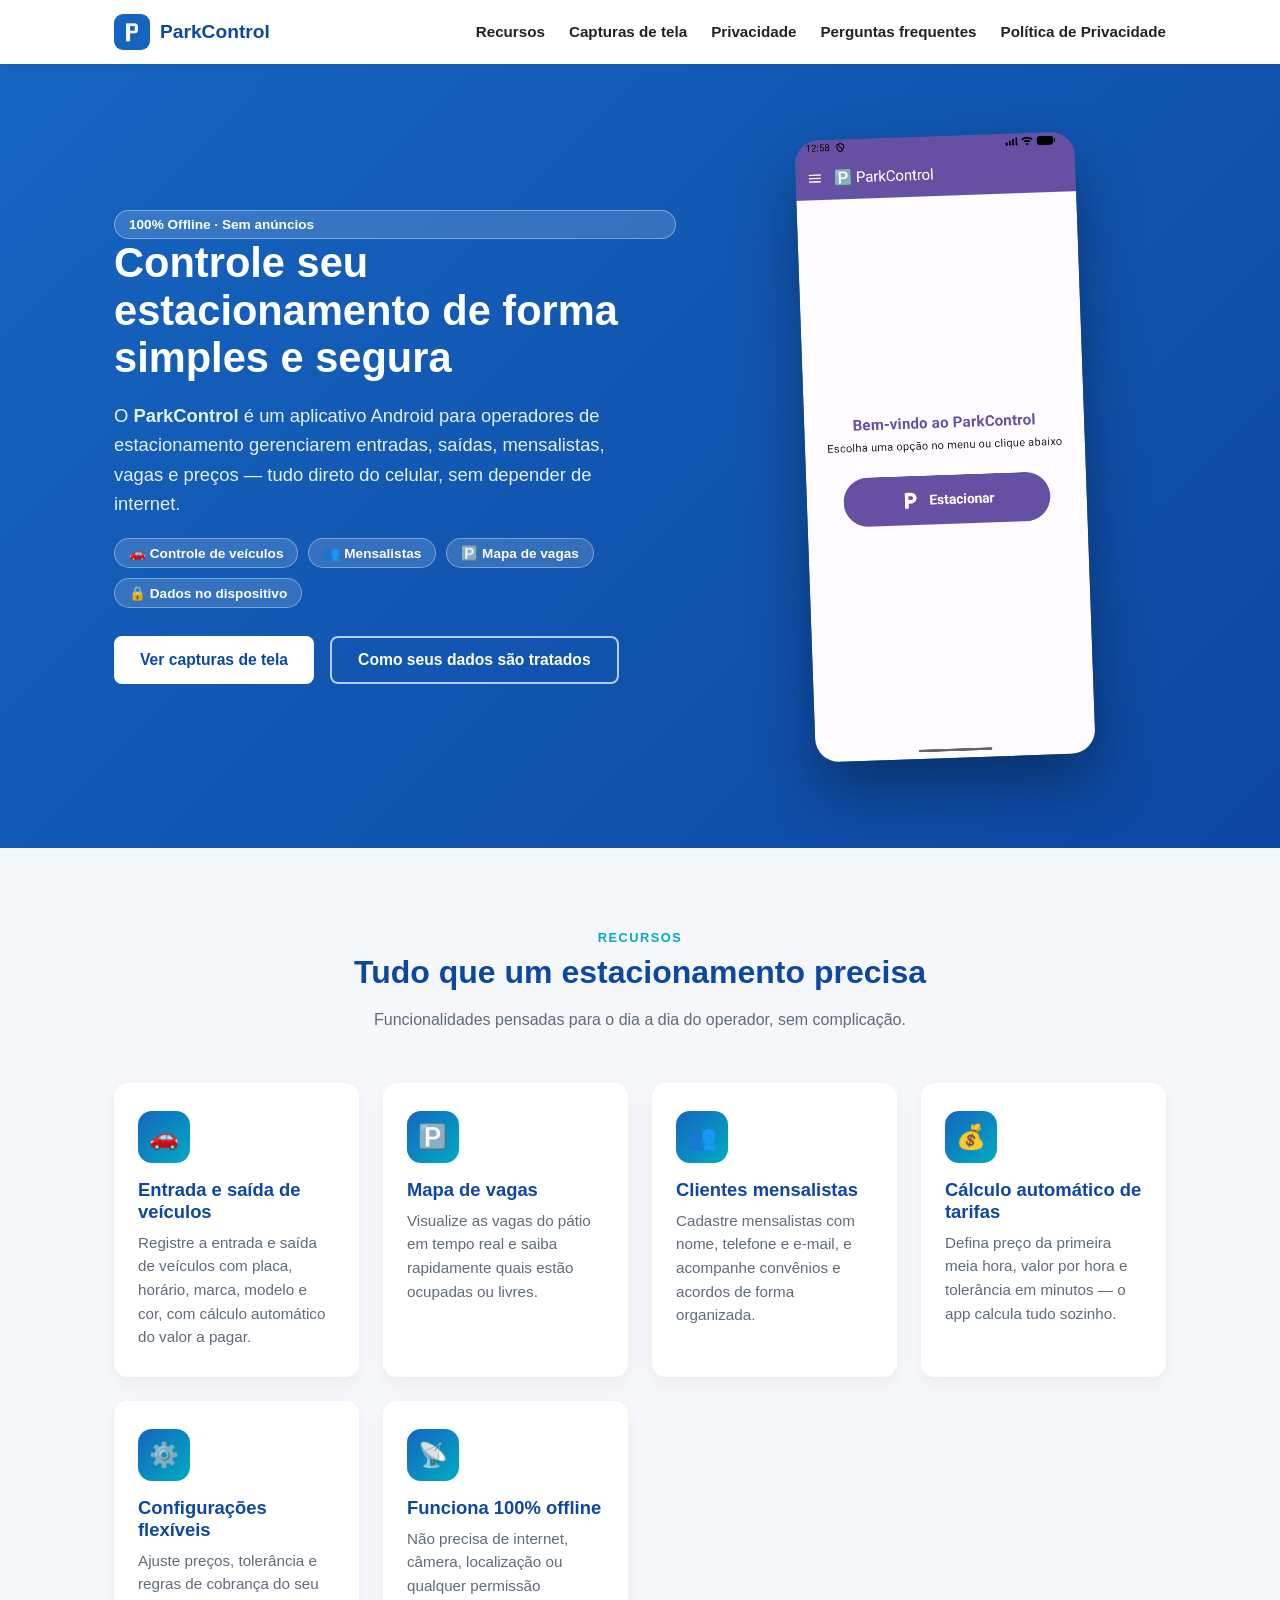
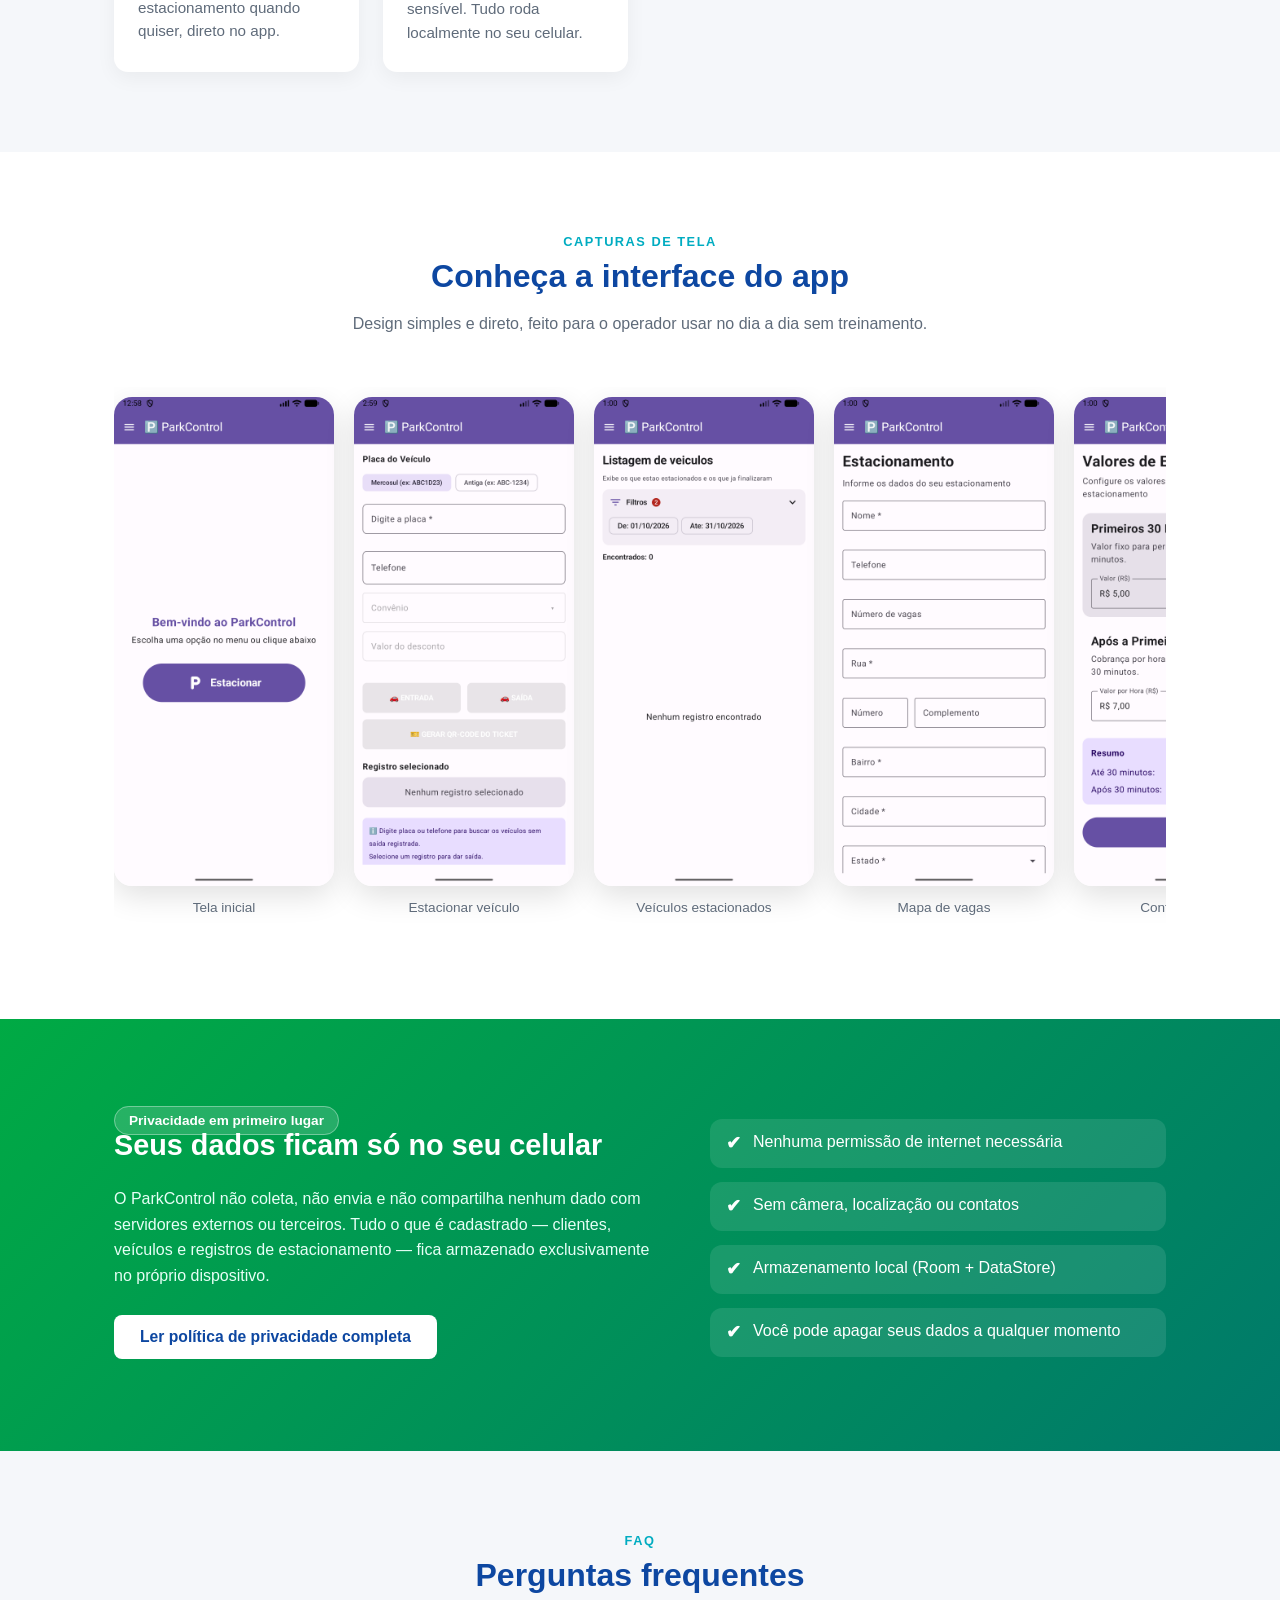
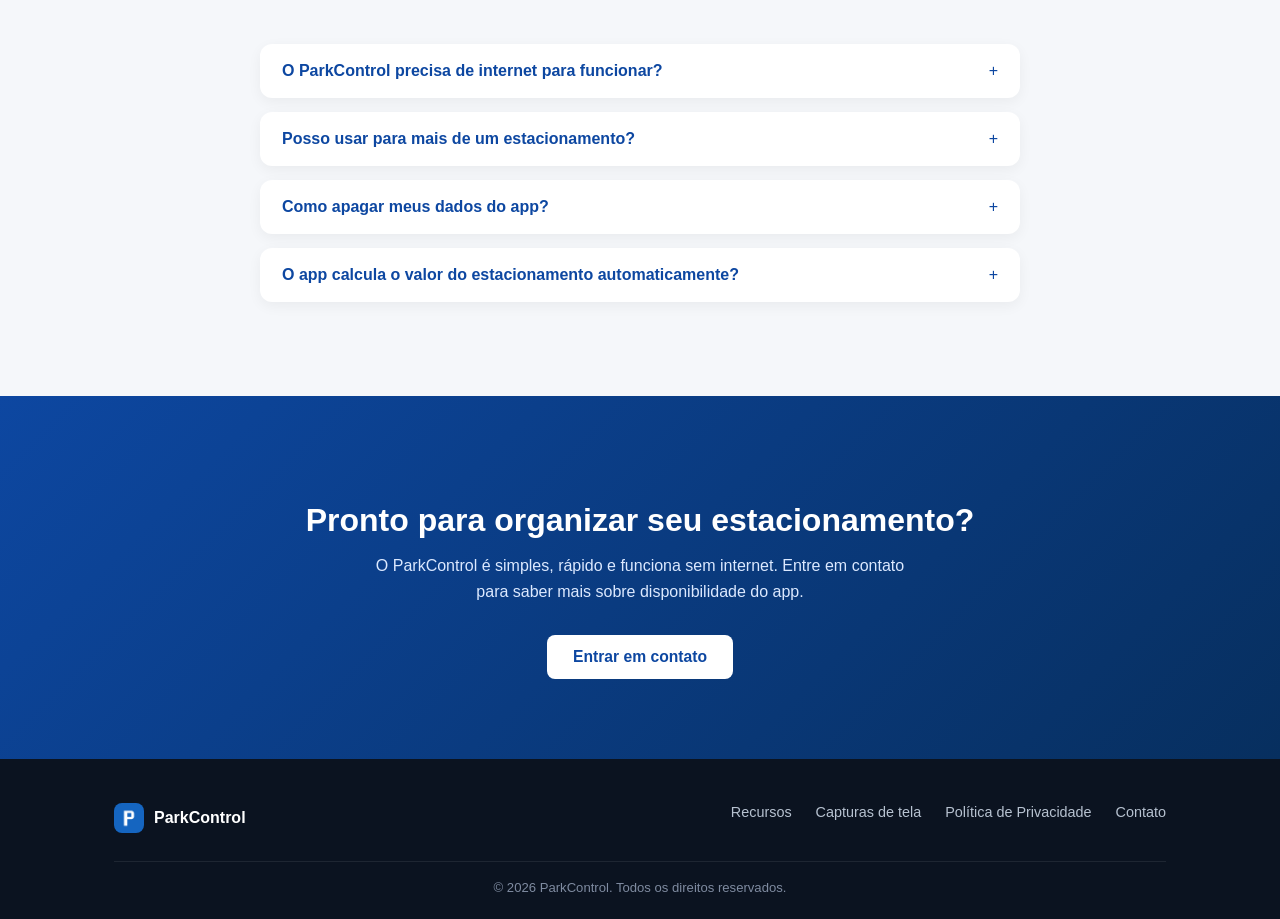
==== index.html @ 2d6dfeb0 "Initial commit: site institucional do ParkControl" ====
<!DOCTYPE html>
<html lang="pt-BR">
<head>
<meta charset="UTF-8">
<meta name="viewport" content="width=device-width, initial-scale=1.0">
<title>ParkControl — Gestão de Estacionamento Offline</title>
<meta name="description" content="ParkControl é um app Android para gestão de estacionamentos: controle de entradas e saídas, mensalistas, vagas e preços — tudo 100% offline, sem internet.">
<link rel="icon" href="assets/img/icon.png" type="image/png">
<link rel="stylesheet" href="style.css">
</head>
<body>

<header class="site-header">
  <nav class="nav">
    <a href="#top" class="brand">
      <img src="assets/img/icon.png" alt="Logo ParkControl">
      ParkControl
    </a>
    <ul class="nav-links" id="navLinks">
      <li><a href="#recursos">Recursos</a></li>
      <li><a href="#capturas">Capturas de tela</a></li>
      <li><a href="#privacidade">Privacidade</a></li>
      <li><a href="#faq">Perguntas frequentes</a></li>
      <li><a href="privacy-policy.html">Política de Privacidade</a></li>
    </ul>
    <button class="menu-toggle" id="menuToggle" aria-label="Abrir menu">&#9776;</button>
  </nav>
</header>

<main id="top">

  <section class="hero">
    <div class="container">
      <div class="hero-text">
        <div class="badge">100% Offline &middot; Sem anúncios</div>
        <h1>Controle seu estacionamento de forma simples e segura</h1>
        <p>
          O <strong>ParkControl</strong> é um aplicativo Android para operadores de
          estacionamento gerenciarem entradas, saídas, mensalistas, vagas e preços —
          tudo direto do celular, sem depender de internet.
        </p>
        <div class="hero-badges">
          <span class="badge">🚗 Controle de veículos</span>
          <span class="badge">👥 Mensalistas</span>
          <span class="badge">🅿️ Mapa de vagas</span>
          <span class="badge">🔒 Dados no dispositivo</span>
        </div>
        <div class="cta-group">
          <a href="#capturas" class="btn btn-primary">Ver capturas de tela</a>
          <a href="#privacidade" class="btn btn-outline">Como seus dados são tratados</a>
        </div>
      </div>
      <div class="hero-image">
        <img src="assets/img/screenshot_01_home.png" alt="Tela inicial do app ParkControl">
      </div>
    </div>
  </section>

  <section id="recursos">
    <div class="container">
      <div class="section-title">
        <span class="eyebrow">Recursos</span>
        <h2>Tudo que um estacionamento precisa</h2>
        <p>Funcionalidades pensadas para o dia a dia do operador, sem complicação.</p>
      </div>
      <div class="features-grid">
        <div class="feature-card">
          <div class="feature-icon">🚗</div>
          <h3>Entrada e saída de veículos</h3>
          <p>Registre a entrada e saída de veículos com placa, horário, marca, modelo e cor, com cálculo automático do valor a pagar.</p>
        </div>
        <div class="feature-card">
          <div class="feature-icon">🅿️</div>
          <h3>Mapa de vagas</h3>
          <p>Visualize as vagas do pátio em tempo real e saiba rapidamente quais estão ocupadas ou livres.</p>
        </div>
        <div class="feature-card">
          <div class="feature-icon">👥</div>
          <h3>Clientes mensalistas</h3>
          <p>Cadastre mensalistas com nome, telefone e e-mail, e acompanhe convênios e acordos de forma organizada.</p>
        </div>
        <div class="feature-card">
          <div class="feature-icon">💰</div>
          <h3>Cálculo automático de tarifas</h3>
          <p>Defina preço da primeira meia hora, valor por hora e tolerância em minutos — o app calcula tudo sozinho.</p>
        </div>
        <div class="feature-card">
          <div class="feature-icon">⚙️</div>
          <h3>Configurações flexíveis</h3>
          <p>Ajuste preços, tolerância e regras de cobrança do seu estacionamento quando quiser, direto no app.</p>
        </div>
        <div class="feature-card">
          <div class="feature-icon">📡</div>
          <h3>Funciona 100% offline</h3>
          <p>Não precisa de internet, câmera, localização ou qualquer permissão sensível. Tudo roda localmente no seu celular.</p>
        </div>
      </div>
    </div>
  </section>

  <section id="capturas" class="screenshots-section">
    <div class="container">
      <div class="section-title">
        <span class="eyebrow">Capturas de tela</span>
        <h2>Conheça a interface do app</h2>
        <p>Design simples e direto, feito para o operador usar no dia a dia sem treinamento.</p>
      </div>
      <div class="screenshot-carousel">
        <div class="screenshot-item">
          <img src="assets/img/screenshot_01_home.png" alt="Tela inicial">
          <span>Tela inicial</span>
        </div>
        <div class="screenshot-item">
          <img src="assets/img/screenshot_estacionar.png" alt="Tela de estacionar veículo">
          <span>Estacionar veículo</span>
        </div>
        <div class="screenshot-item">
          <img src="assets/img/screenshot_04_parked_vehicles.png" alt="Veículos estacionados">
          <span>Veículos estacionados</span>
        </div>
        <div class="screenshot-item">
          <img src="assets/img/screenshot_06_parkinglot.png" alt="Mapa de vagas">
          <span>Mapa de vagas</span>
        </div>
        <div class="screenshot-item">
          <img src="assets/img/screenshot_05_settings.png" alt="Tela de configurações">
          <span>Configurações</span>
        </div>
        <div class="screenshot-item">
          <img src="assets/img/screenshot_03_drawer.png" alt="Menu lateral">
          <span>Menu de navegação</span>
        </div>
      </div>
    </div>
  </section>

  <section id="privacidade" class="privacy-section">
    <div class="container">
      <div class="privacy-text">
        <span class="badge">Privacidade em primeiro lugar</span>
        <h2>Seus dados ficam só no seu celular</h2>
        <p>
          O ParkControl não coleta, não envia e não compartilha nenhum dado com servidores
          externos ou terceiros. Tudo o que é cadastrado — clientes, veículos e registros de
          estacionamento — fica armazenado exclusivamente no próprio dispositivo.
        </p>
        <a href="privacy-policy.html" class="btn btn-primary" style="margin-top: 10px;">Ler política de privacidade completa</a>
      </div>
      <ul class="privacy-list">
        <li><span class="check">✔</span> Nenhuma permissão de internet necessária</li>
        <li><span class="check">✔</span> Sem câmera, localização ou contatos</li>
        <li><span class="check">✔</span> Armazenamento local (Room + DataStore)</li>
        <li><span class="check">✔</span> Você pode apagar seus dados a qualquer momento</li>
      </ul>
    </div>
  </section>

  <section id="faq">
    <div class="container">
      <div class="section-title">
        <span class="eyebrow">FAQ</span>
        <h2>Perguntas frequentes</h2>
      </div>
      <div class="faq-list">
        <div class="faq-item">
          <button class="faq-question">O ParkControl precisa de internet para funcionar? <span class="icon">+</span></button>
          <div class="faq-answer"><p>Não. O app funciona totalmente offline, usando armazenamento local no próprio dispositivo Android.</p></div>
        </div>
        <div class="faq-item">
          <button class="faq-question">Posso usar para mais de um estacionamento? <span class="icon">+</span></button>
          <div class="faq-answer"><p>O app foi desenhado para uso local por um operador/estabelecimento, controlando vagas, veículos, mensalistas e tarifas desse local.</p></div>
        </div>
        <div class="faq-item">
          <button class="faq-question">Como apagar meus dados do app? <span class="icon">+</span></button>
          <div class="faq-answer"><p>Você pode excluir registros diretamente nas telas do app, limpar os dados do app nas configurações do Android, ou simplesmente desinstalá-lo.</p></div>
        </div>
        <div class="faq-item">
          <button class="faq-question">O app calcula o valor do estacionamento automaticamente? <span class="icon">+</span></button>
          <div class="faq-answer"><p>Sim. Com base no preço da primeira meia hora, valor por hora e tolerância configurados, o app calcula o valor a pagar automaticamente na saída do veículo.</p></div>
        </div>
      </div>
    </div>
  </section>

  <section class="download-section">
    <div class="container">
      <h2>Pronto para organizar seu estacionamento?</h2>
      <p>O ParkControl é simples, rápido e funciona sem internet. Entre em contato para saber mais sobre disponibilidade do app.</p>
      <a href="mailto:parkcontrol.sistema@gmail.com" class="btn btn-primary">Entrar em contato</a>
    </div>
  </section>

</main>

<footer class="site-footer">
  <div class="container">
    <div class="footer-grid">
      <div class="footer-brand">
        <img src="assets/img/icon.png" alt="Logo ParkControl">
        ParkControl
      </div>
      <ul class="footer-links">
        <li><a href="#recursos">Recursos</a></li>
        <li><a href="#capturas">Capturas de tela</a></li>
        <li><a href="privacy-policy.html">Política de Privacidade</a></li>
        <li><a href="mailto:parkcontrol.sistema@gmail.com">Contato</a></li>
      </ul>
    </div>
    <div class="footer-bottom">
      &copy; <span id="year"></span> ParkControl. Todos os direitos reservados.
    </div>
  </div>
</footer>

<div class="lightbox" id="lightbox">
  <button class="lightbox-close" aria-label="Fechar">&times;</button>
  <img src="" alt="">
</div>

<button class="back-to-top" id="backToTop" aria-label="Voltar ao topo">&uarr;</button>

<script src="script.js"></script>
</body>
</html>
---- style.css ----
:root {
  --primary: #1565c0;
  --primary-dark: #0d47a1;
  --accent: #00acc1;
  --bg: #f5f7fa;
  --text: #222;
  --muted: #5f6b7a;
  --card-bg: #ffffff;
  --radius: 14px;
}

* { box-sizing: border-box; }

body {
  margin: 0;
  font-family: -apple-system, BlinkMacSystemFont, "Segoe UI", Roboto, Helvetica, Arial, sans-serif;
  background: var(--bg);
  color: var(--text);
  scroll-behavior: smooth;
}

a { color: inherit; }

.container {
  max-width: 1100px;
  margin: 0 auto;
  padding: 0 24px;
}

/* Header / Nav */
header.site-header {
  position: sticky;
  top: 0;
  z-index: 100;
  background: rgba(255, 255, 255, 0.92);
  backdrop-filter: blur(8px);
  box-shadow: 0 1px 6px rgba(0,0,0,0.06);
}

.nav {
  display: flex;
  align-items: center;
  justify-content: space-between;
  padding: 14px 24px;
  max-width: 1100px;
  margin: 0 auto;
}

.brand {
  display: flex;
  align-items: center;
  gap: 10px;
  font-weight: 700;
  font-size: 1.2rem;
  text-decoration: none;
  color: var(--primary-dark);
}

.brand img {
  width: 36px;
  height: 36px;
  border-radius: 9px;
}

.nav-links {
  display: flex;
  gap: 24px;
  list-style: none;
  margin: 0;
  padding: 0;
}

.nav-links a {
  text-decoration: none;
  font-weight: 600;
  color: var(--text);
  font-size: 0.95rem;
  transition: color 0.2s;
}

.nav-links a:hover { color: var(--primary); }

.menu-toggle {
  display: none;
  background: none;
  border: none;
  font-size: 1.6rem;
  cursor: pointer;
  color: var(--primary-dark);
}

/* Hero */
.hero {
  background: linear-gradient(135deg, var(--primary) 0%, var(--primary-dark) 100%);
  color: #fff;
  padding: 72px 0 90px;
  overflow: hidden;
}

.hero .container {
  display: flex;
  align-items: center;
  gap: 48px;
  flex-wrap: wrap;
}

.hero-text {
  flex: 1 1 420px;
}

.hero-text h1 {
  font-size: 2.6rem;
  margin: 0 0 14px;
  line-height: 1.15;
}

.hero-text p {
  font-size: 1.15rem;
  line-height: 1.6;
  color: #e3f0ff;
  max-width: 520px;
}

.hero-badges {
  display: flex;
  gap: 10px;
  flex-wrap: wrap;
  margin-top: 20px;
}

.badge {
  background: rgba(255,255,255,0.15);
  border: 1px solid rgba(255,255,255,0.35);
  padding: 6px 14px;
  border-radius: 999px;
  font-size: 0.85rem;
  font-weight: 600;
}

.cta-group {
  display: flex;
  gap: 16px;
  margin-top: 28px;
  flex-wrap: wrap;
}

.btn {
  display: inline-flex;
  align-items: center;
  gap: 8px;
  padding: 13px 26px;
  border-radius: 8px;
  font-weight: 700;
  text-decoration: none;
  font-size: 0.98rem;
  transition: transform 0.15s, box-shadow 0.15s, background-color 0.2s;
  cursor: pointer;
  border: none;
}

.btn-primary {
  background: #fff;
  color: var(--primary-dark);
}

.btn-primary:hover {
  transform: translateY(-2px);
  box-shadow: 0 8px 20px rgba(0,0,0,0.2);
}

.btn-outline {
  background: transparent;
  color: #fff;
  border: 2px solid rgba(255,255,255,0.7);
}

.btn-outline:hover {
  background: rgba(255,255,255,0.12);
}

.hero-image {
  flex: 1 1 300px;
  display: flex;
  justify-content: center;
}

.hero-image img {
  max-width: 280px;
  width: 100%;
  border-radius: 24px;
  box-shadow: 0 30px 60px rgba(0,0,0,0.35);
  transform: rotate(-2deg);
}

/* Sections */
section { padding: 80px 0; }

.section-title {
  text-align: center;
  max-width: 640px;
  margin: 0 auto 50px;
}

.section-title .eyebrow {
  color: var(--accent);
  font-weight: 700;
  text-transform: uppercase;
  letter-spacing: 1.5px;
  font-size: 0.8rem;
}

.section-title h2 {
  font-size: 2rem;
  margin: 8px 0 12px;
  color: var(--primary-dark);
}

.section-title p {
  color: var(--muted);
  line-height: 1.6;
}

/* Features grid */
.features-grid {
  display: grid;
  grid-template-columns: repeat(auto-fit, minmax(240px, 1fr));
  gap: 24px;
}

.feature-card {
  background: var(--card-bg);
  border-radius: var(--radius);
  padding: 28px 24px;
  box-shadow: 0 6px 20px rgba(0,0,0,0.05);
  transition: transform 0.2s, box-shadow 0.2s;
  opacity: 0;
  transform: translateY(24px);
}

.feature-card.visible {
  opacity: 1;
  transform: translateY(0);
}

.feature-card:hover {
  transform: translateY(-6px);
  box-shadow: 0 14px 30px rgba(0,0,0,0.12);
}

.feature-icon {
  width: 52px;
  height: 52px;
  border-radius: 14px;
  display: flex;
  align-items: center;
  justify-content: center;
  font-size: 1.5rem;
  background: linear-gradient(135deg, var(--primary), var(--accent));
  color: #fff;
  margin-bottom: 16px;
}

.feature-card h3 {
  margin: 0 0 8px;
  font-size: 1.15rem;
  color: var(--primary-dark);
}

.feature-card p {
  margin: 0;
  color: var(--muted);
  line-height: 1.55;
  font-size: 0.95rem;
}

/* Screenshots */
.screenshots-section { background: #fff; }

.screenshot-carousel {
  display: flex;
  gap: 20px;
  overflow-x: auto;
  padding: 10px 4px 24px;
  scroll-snap-type: x mandatory;
}

.screenshot-carousel::-webkit-scrollbar { height: 8px; }
.screenshot-carousel::-webkit-scrollbar-thumb {
  background: #cfd8e3;
  border-radius: 4px;
}

.screenshot-item {
  flex: 0 0 auto;
  scroll-snap-align: start;
  text-align: center;
}

.screenshot-item img {
  width: 220px;
  border-radius: 18px;
  box-shadow: 0 10px 30px rgba(0,0,0,0.12);
  cursor: zoom-in;
  transition: transform 0.2s;
}

.screenshot-item img:hover { transform: scale(1.03); }

.screenshot-item span {
  display: block;
  margin-top: 10px;
  font-size: 0.85rem;
  color: var(--muted);
}

/* Privacy / offline highlight */
.privacy-section {
  background: linear-gradient(135deg, #0a4, #00796b);
  color: #fff;
}

.privacy-section .container {
  display: flex;
  gap: 40px;
  align-items: center;
  flex-wrap: wrap;
}

.privacy-text { flex: 1 1 420px; }

.privacy-text h2 { font-size: 1.8rem; margin-top: 0; }
.privacy-text p { line-height: 1.6; color: #e6fff6; }

.privacy-list {
  list-style: none;
  padding: 0;
  margin: 20px 0 0;
  flex: 1 1 320px;
}

.privacy-list li {
  display: flex;
  gap: 12px;
  align-items: flex-start;
  margin-bottom: 14px;
  background: rgba(255,255,255,0.1);
  padding: 14px 16px;
  border-radius: 12px;
}

.privacy-list li .check {
  font-weight: 900;
  font-size: 1.1rem;
}

/* FAQ */
.faq-list {
  max-width: 760px;
  margin: 0 auto;
}

.faq-item {
  background: #fff;
  border-radius: 12px;
  margin-bottom: 14px;
  box-shadow: 0 4px 14px rgba(0,0,0,0.05);
  overflow: hidden;
}

.faq-question {
  width: 100%;
  text-align: left;
  background: none;
  border: none;
  padding: 18px 22px;
  font-size: 1rem;
  font-weight: 700;
  color: var(--primary-dark);
  cursor: pointer;
  display: flex;
  justify-content: space-between;
  align-items: center;
}

.faq-question .icon { transition: transform 0.25s; font-weight: 400; }

.faq-item.open .faq-question .icon { transform: rotate(45deg); }

.faq-answer {
  max-height: 0;
  overflow: hidden;
  transition: max-height 0.3s ease, padding 0.3s ease;
  padding: 0 22px;
  color: var(--muted);
  line-height: 1.6;
}

.faq-item.open .faq-answer {
  max-height: 260px;
  padding: 0 22px 20px;
}

/* Download CTA */
.download-section {
  text-align: center;
  background: linear-gradient(135deg, var(--primary-dark), #072f5f);
  color: #fff;
}

.download-section h2 { font-size: 2rem; margin-bottom: 14px; }
.download-section p { color: #dce9ff; max-width: 560px; margin: 0 auto 30px; line-height: 1.6; }

/* Footer */
footer.site-footer {
  background: #0b1320;
  color: #b7c2d0;
  padding: 44px 0 24px;
}

.footer-grid {
  display: flex;
  justify-content: space-between;
  flex-wrap: wrap;
  gap: 24px;
  margin-bottom: 28px;
}

.footer-brand {
  display: flex;
  align-items: center;
  gap: 10px;
  font-weight: 700;
  color: #fff;
}

.footer-brand img { width: 30px; height: 30px; border-radius: 8px; }

.footer-links {
  display: flex;
  gap: 24px;
  list-style: none;
  padding: 0;
  margin: 0;
  flex-wrap: wrap;
}

.footer-links a { text-decoration: none; font-size: 0.9rem; }
.footer-links a:hover { color: #fff; }

.footer-bottom {
  border-top: 1px solid rgba(255,255,255,0.08);
  padding-top: 18px;
  font-size: 0.82rem;
  text-align: center;
  color: #7f8ba0;
}

/* Lightbox */
.lightbox {
  position: fixed;
  inset: 0;
  background: rgba(0,0,0,0.85);
  display: none;
  align-items: center;
  justify-content: center;
  z-index: 1000;
  padding: 24px;
}

.lightbox.active { display: flex; }

.lightbox img {
  max-width: 90vw;
  max-height: 85vh;
  border-radius: 12px;
  box-shadow: 0 10px 40px rgba(0,0,0,0.5);
}

.lightbox-close {
  position: absolute;
  top: 24px;
  right: 32px;
  font-size: 2rem;
  color: #fff;
  background: none;
  border: none;
  cursor: pointer;
}

/* Back to top */
.back-to-top {
  position: fixed;
  bottom: 28px;
  right: 28px;
  width: 46px;
  height: 46px;
  border-radius: 50%;
  background: var(--primary);
  color: #fff;
  border: none;
  font-size: 1.3rem;
  cursor: pointer;
  box-shadow: 0 8px 20px rgba(0,0,0,0.25);
  opacity: 0;
  pointer-events: none;
  transition: opacity 0.25s, transform 0.2s;
  z-index: 90;
}

.back-to-top.show {
  opacity: 1;
  pointer-events: auto;
}

.back-to-top:hover { transform: translateY(-3px); }

/* Responsive */
@media (max-width: 760px) {
  .nav-links {
    position: absolute;
    top: 64px;
    left: 0;
    right: 0;
    background: #fff;
    flex-direction: column;
    gap: 0;
    display: none;
    box-shadow: 0 10px 20px rgba(0,0,0,0.08);
  }
  .nav-links.open { display: flex; }
  .nav-links li { border-bottom: 1px solid #eee; }
  .nav-links a { display: block; padding: 16px 24px; }
  .menu-toggle { display: block; }
  .hero-text h1 { font-size: 2rem; }
  section { padding: 56px 0; }
}
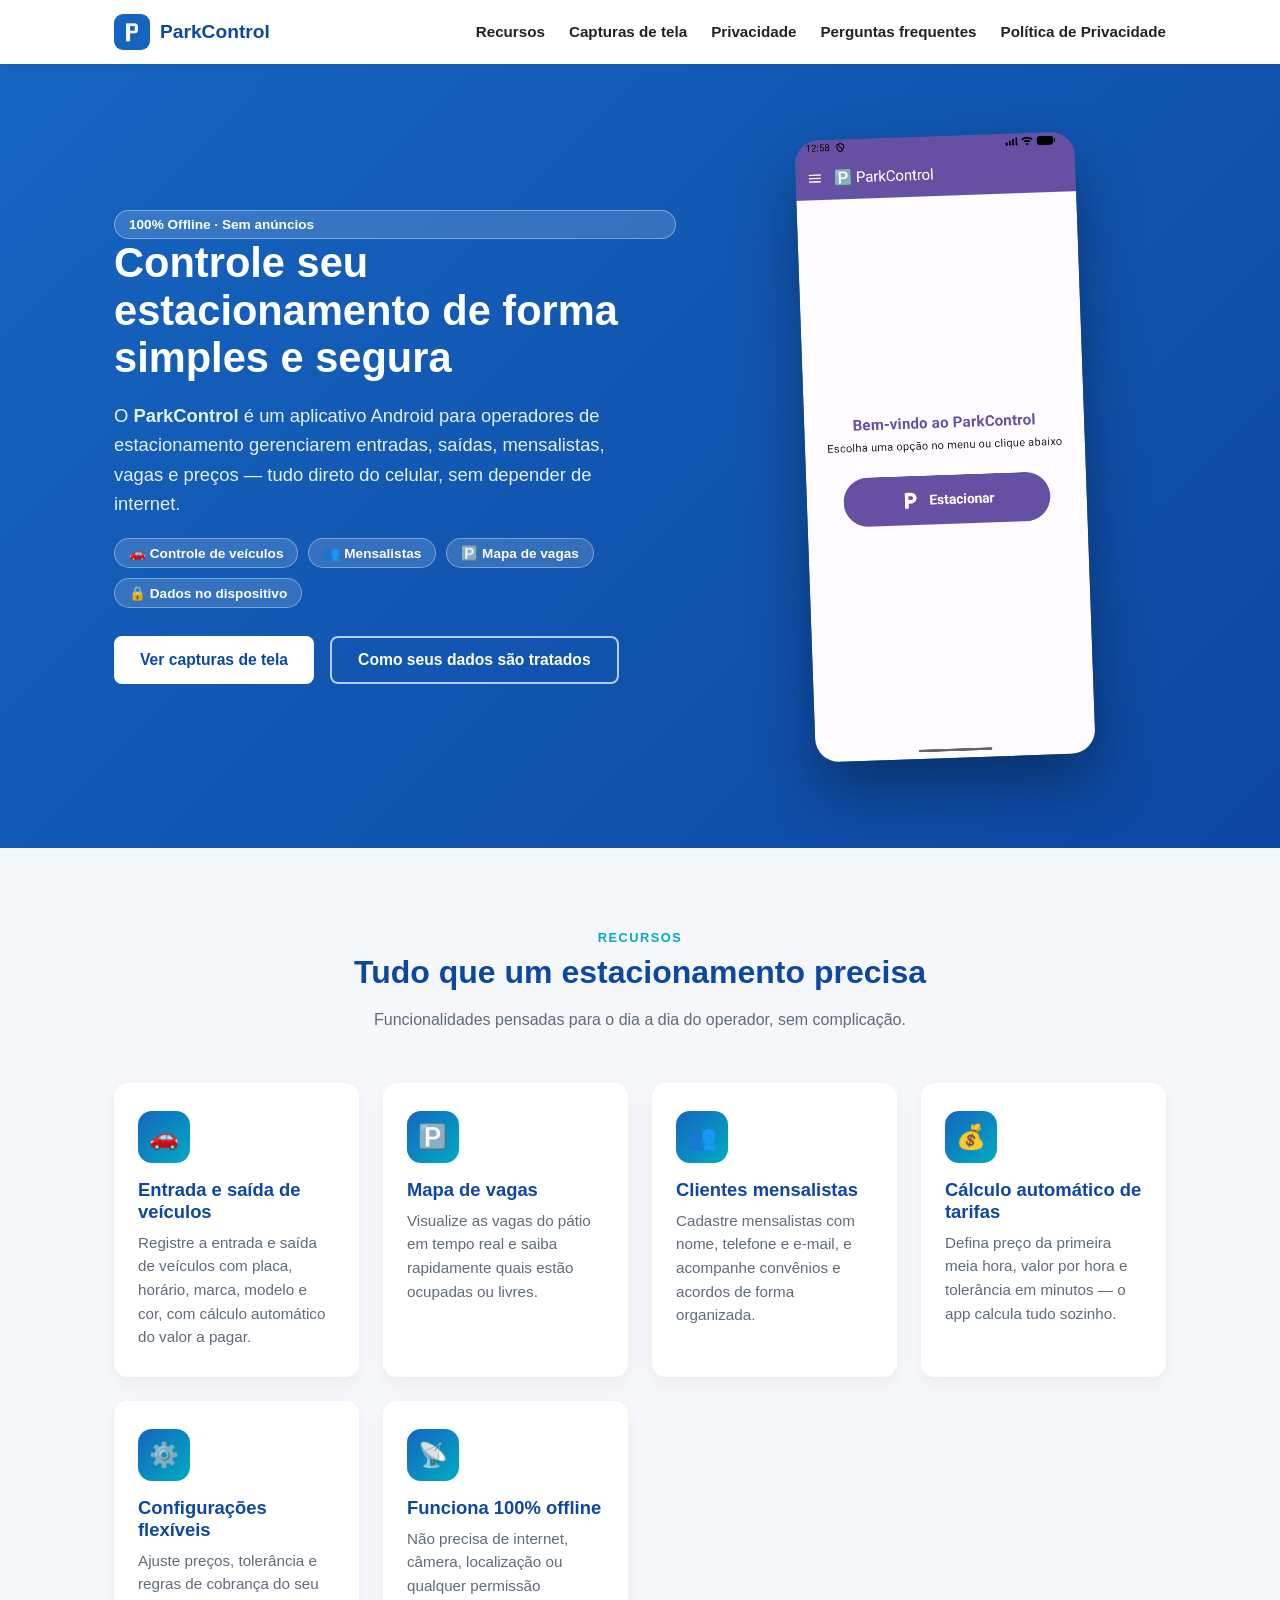
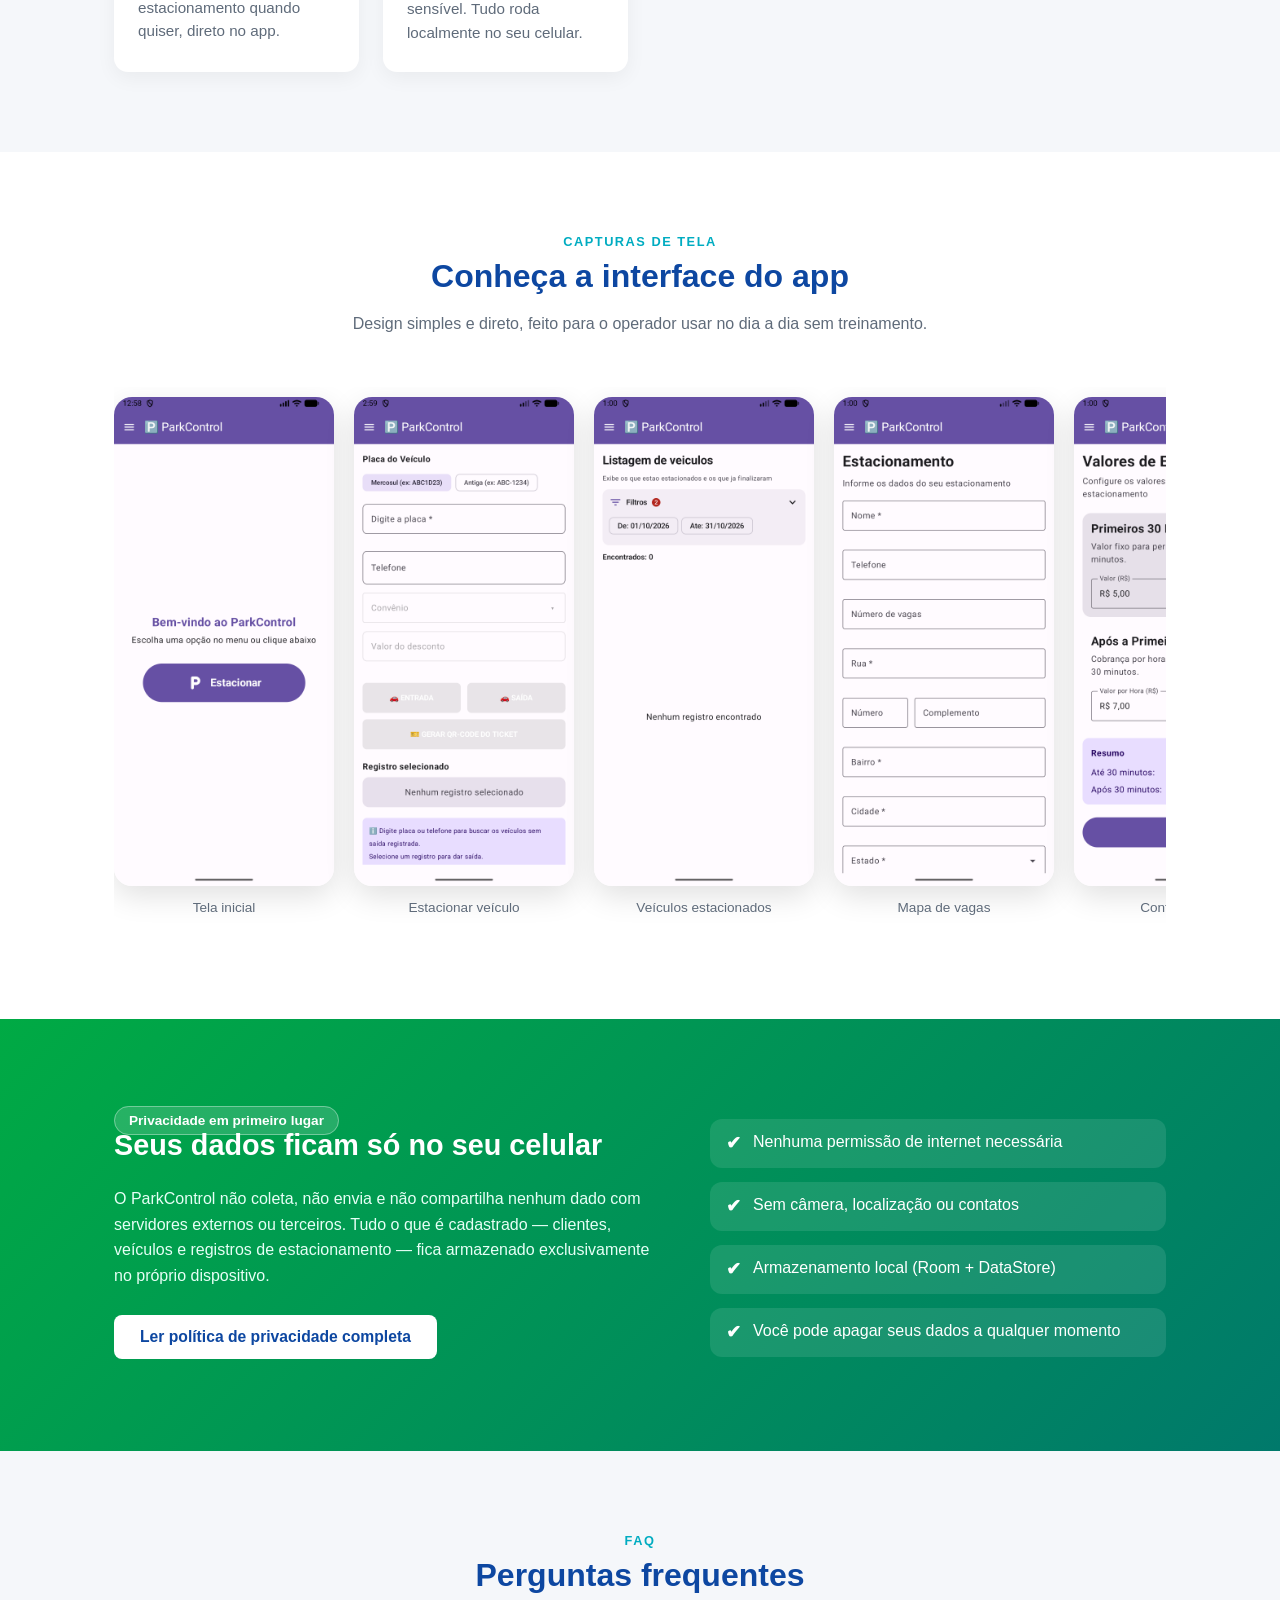
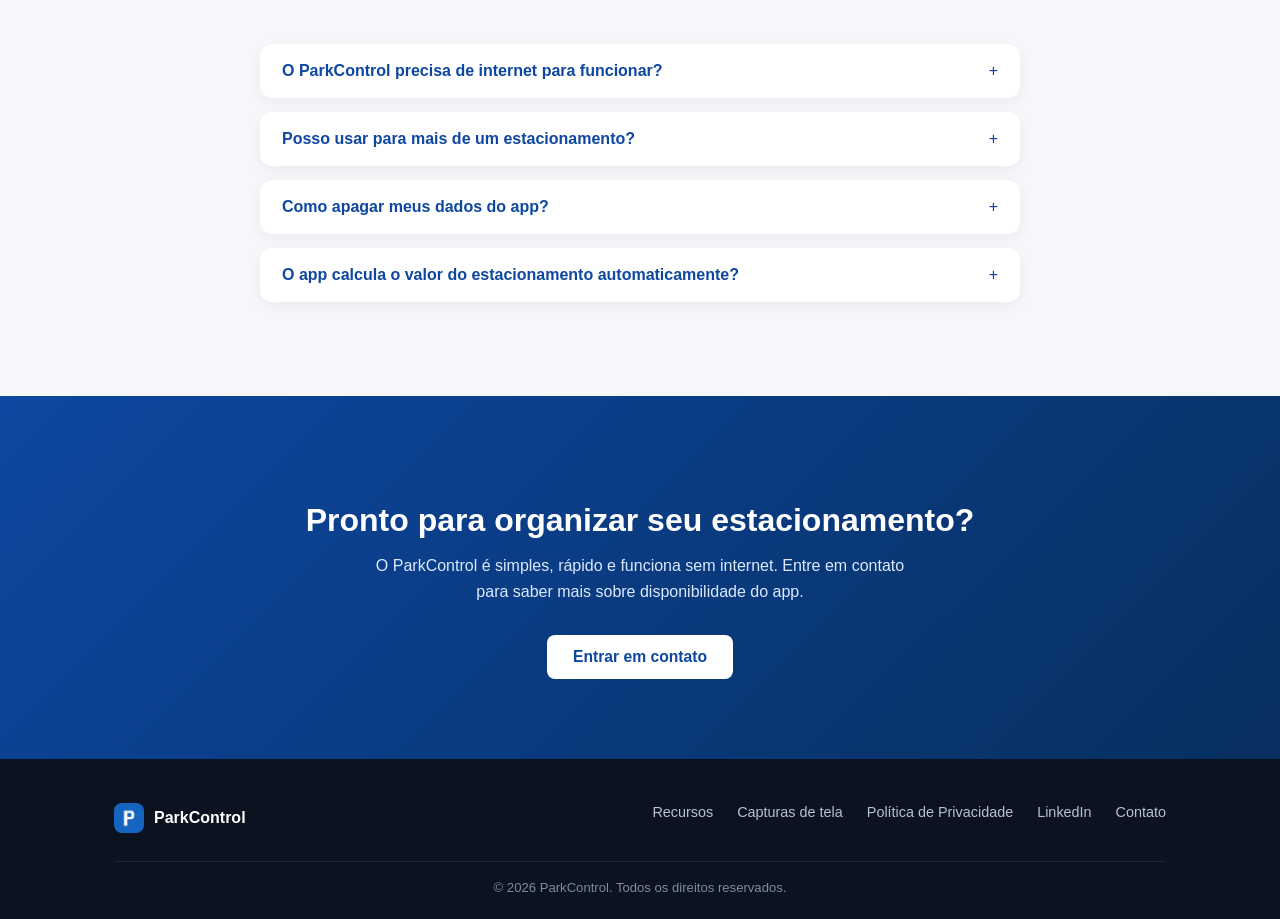
==== commit 27621250: "feat: add company LinkedIn link to footer" ====
--- a/index.html
+++ b/index.html
@@ -203,6 +203,7 @@
         <li><a href="#recursos">Recursos</a></li>
         <li><a href="#capturas">Capturas de tela</a></li>
         <li><a href="privacy-policy.html">Política de Privacidade</a></li>
+        <li><a href="https://www.linkedin.com/company/parkcontrol/" target="_blank" rel="noopener noreferrer">LinkedIn</a></li>
         <li><a href="mailto:parkcontrol.sistema@gmail.com">Contato</a></li>
       </ul>
     </div>
@@ -222,4 +223,3 @@
 <script src="script.js"></script>
 </body>
 </html>
-
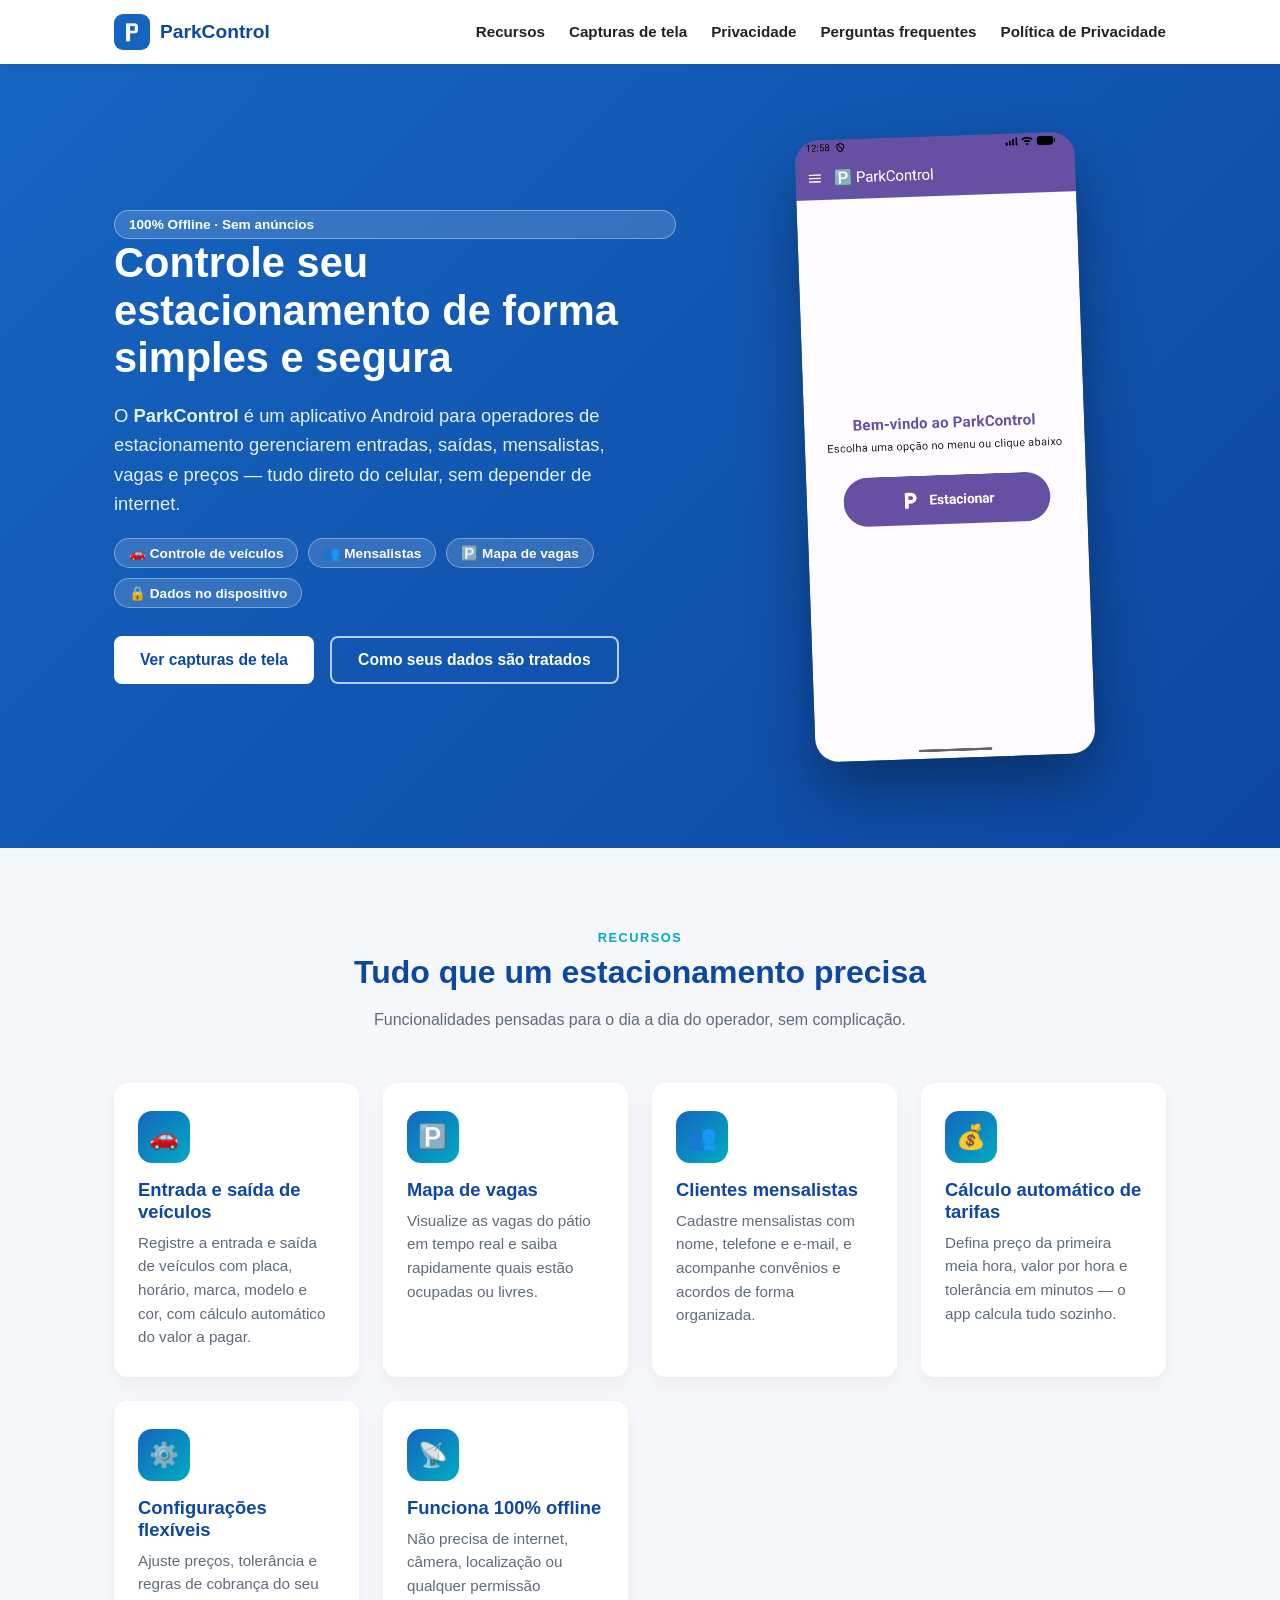
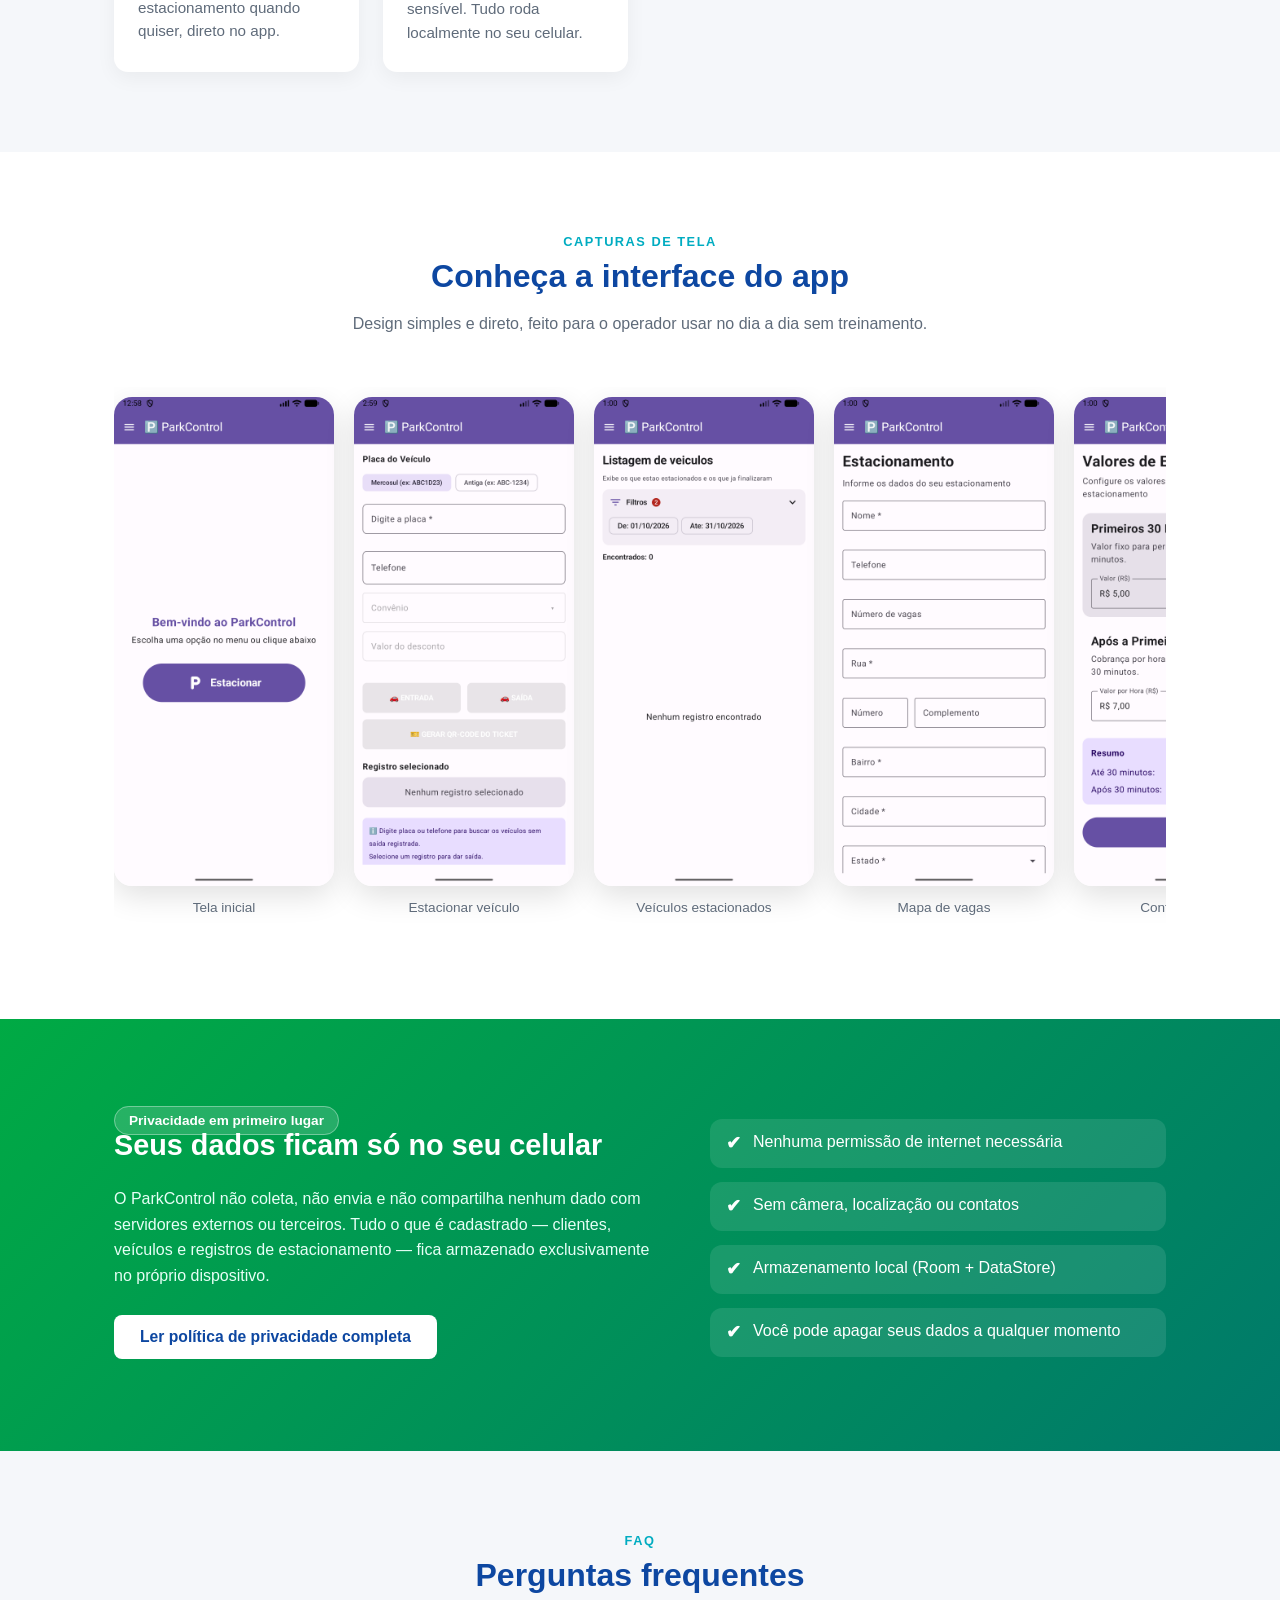
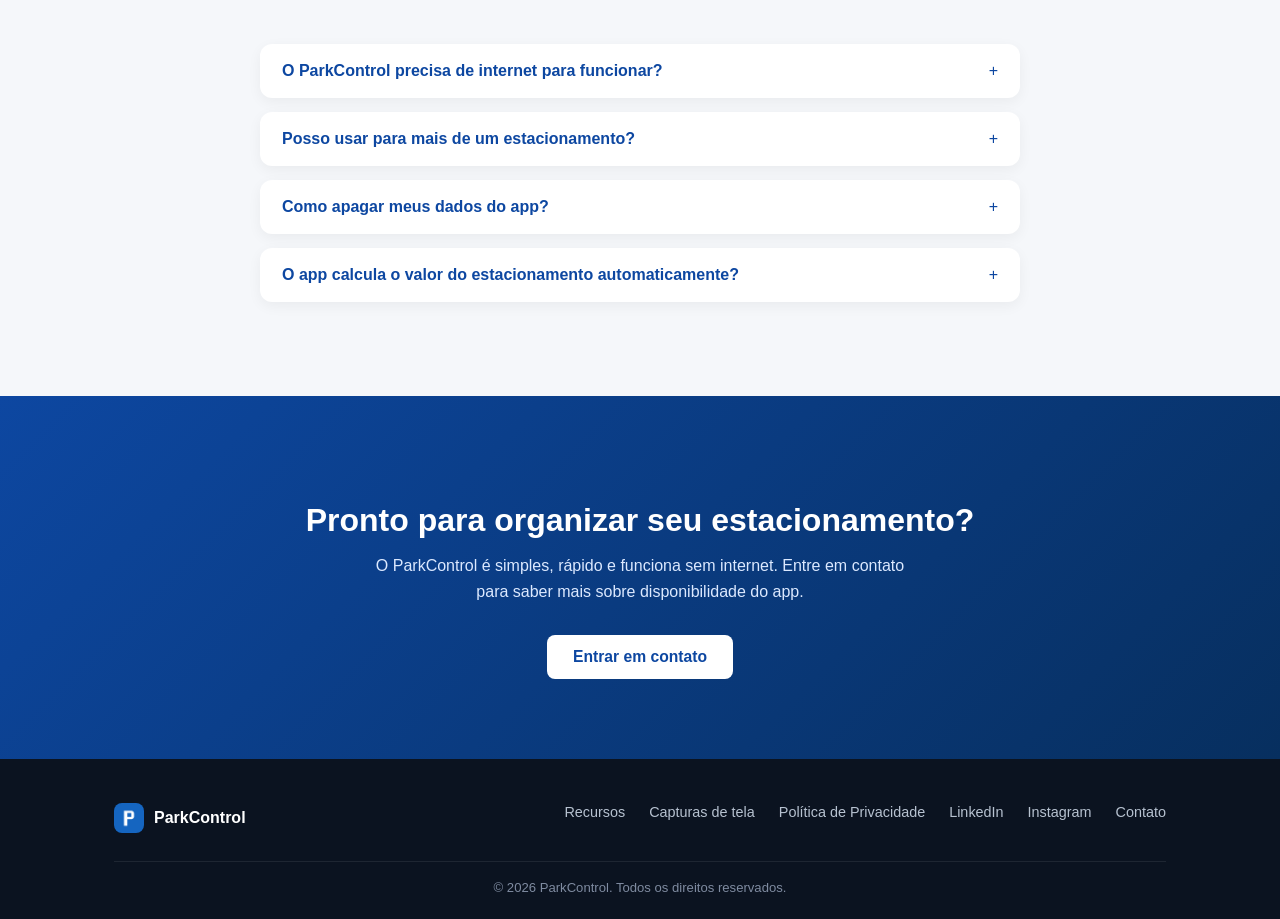
==== commit 3deabc37: "feat: add company Instagram link to footer" ====
--- a/index.html
+++ b/index.html
@@ -204,7 +204,8 @@
         <li><a href="#capturas">Capturas de tela</a></li>
         <li><a href="privacy-policy.html">Política de Privacidade</a></li>
         <li><a href="https://www.linkedin.com/company/parkcontrol/" target="_blank" rel="noopener noreferrer">LinkedIn</a></li>
-        <li><a href="mailto:parkcontrol.sistema@gmail.com">Contato</a></li>
+                <li><a href="https://www.instagram.com/park_ctrl/" target="_blank" rel="noopener noreferrer">Instagram</a></li>
+                <li><a href="mailto:parkcontrol.sistema@gmail.com">Contato</a></li>
       </ul>
     </div>
     <div class="footer-bottom">
